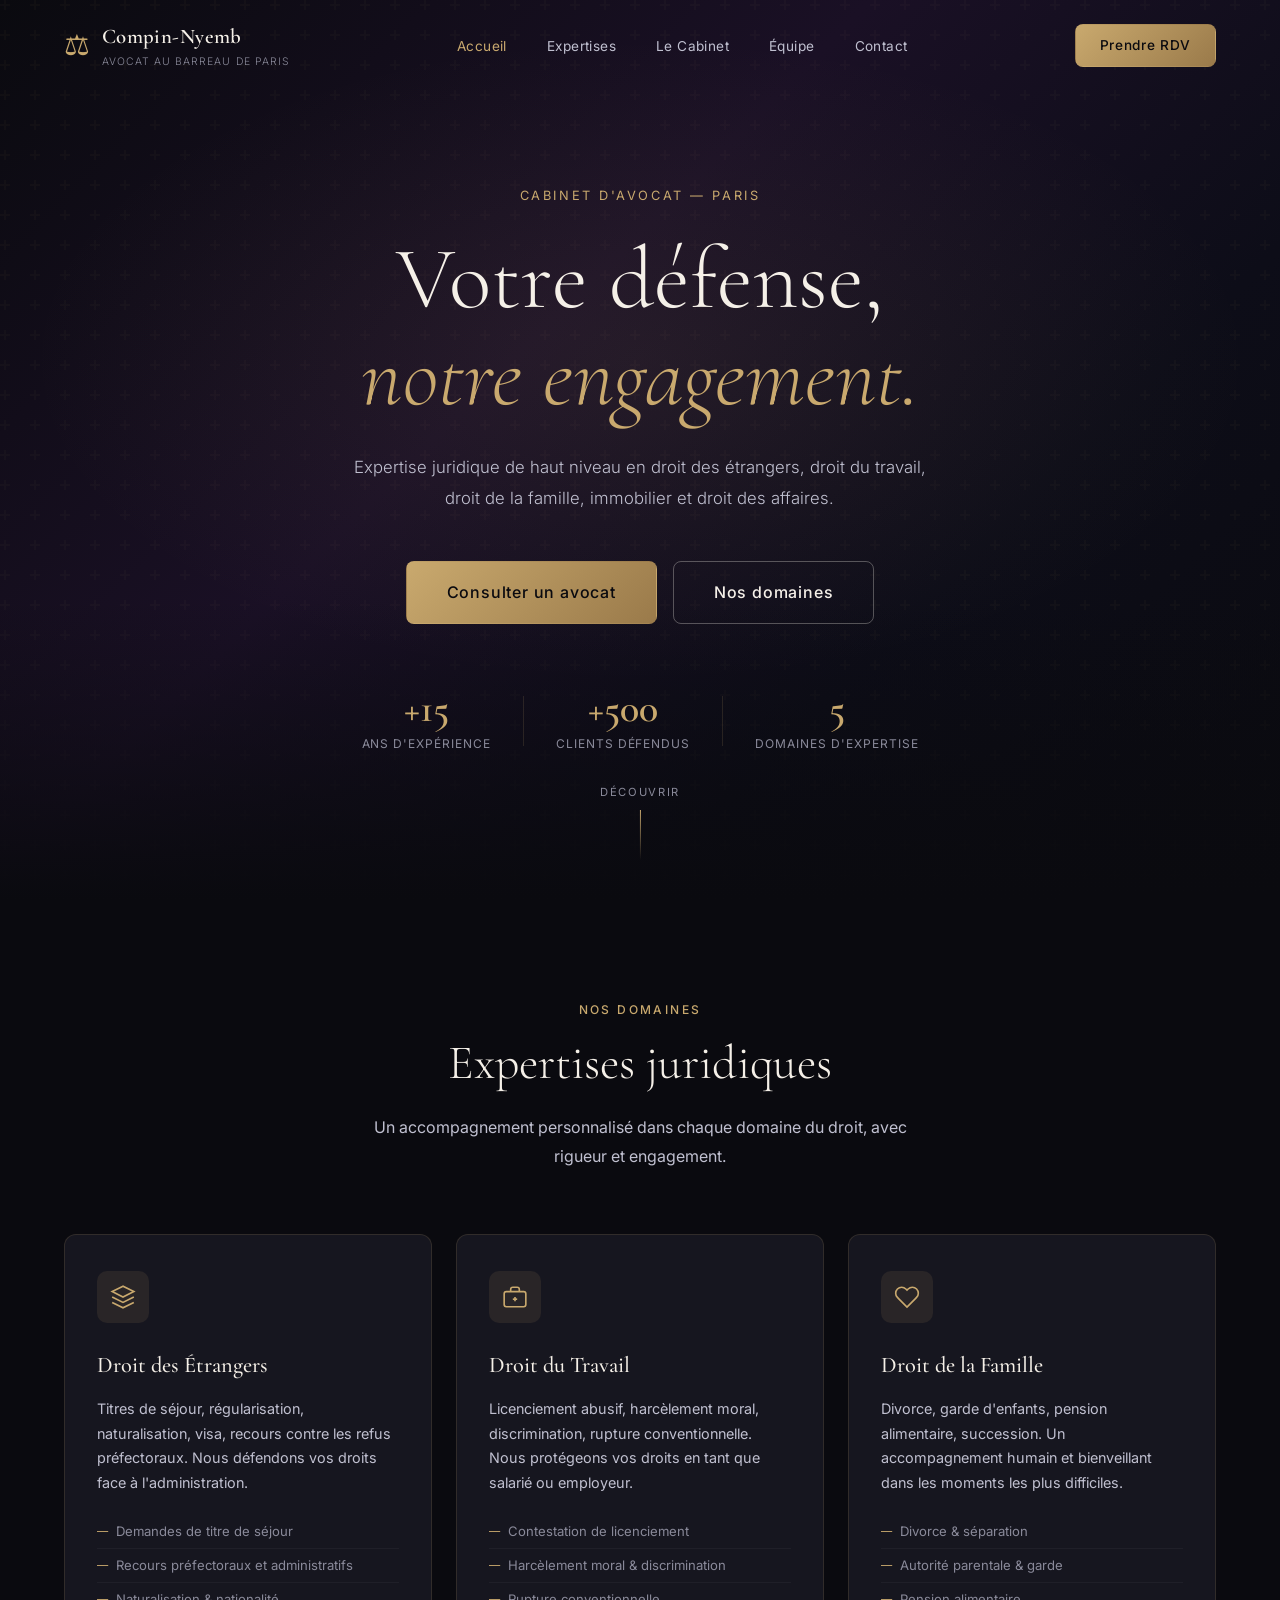
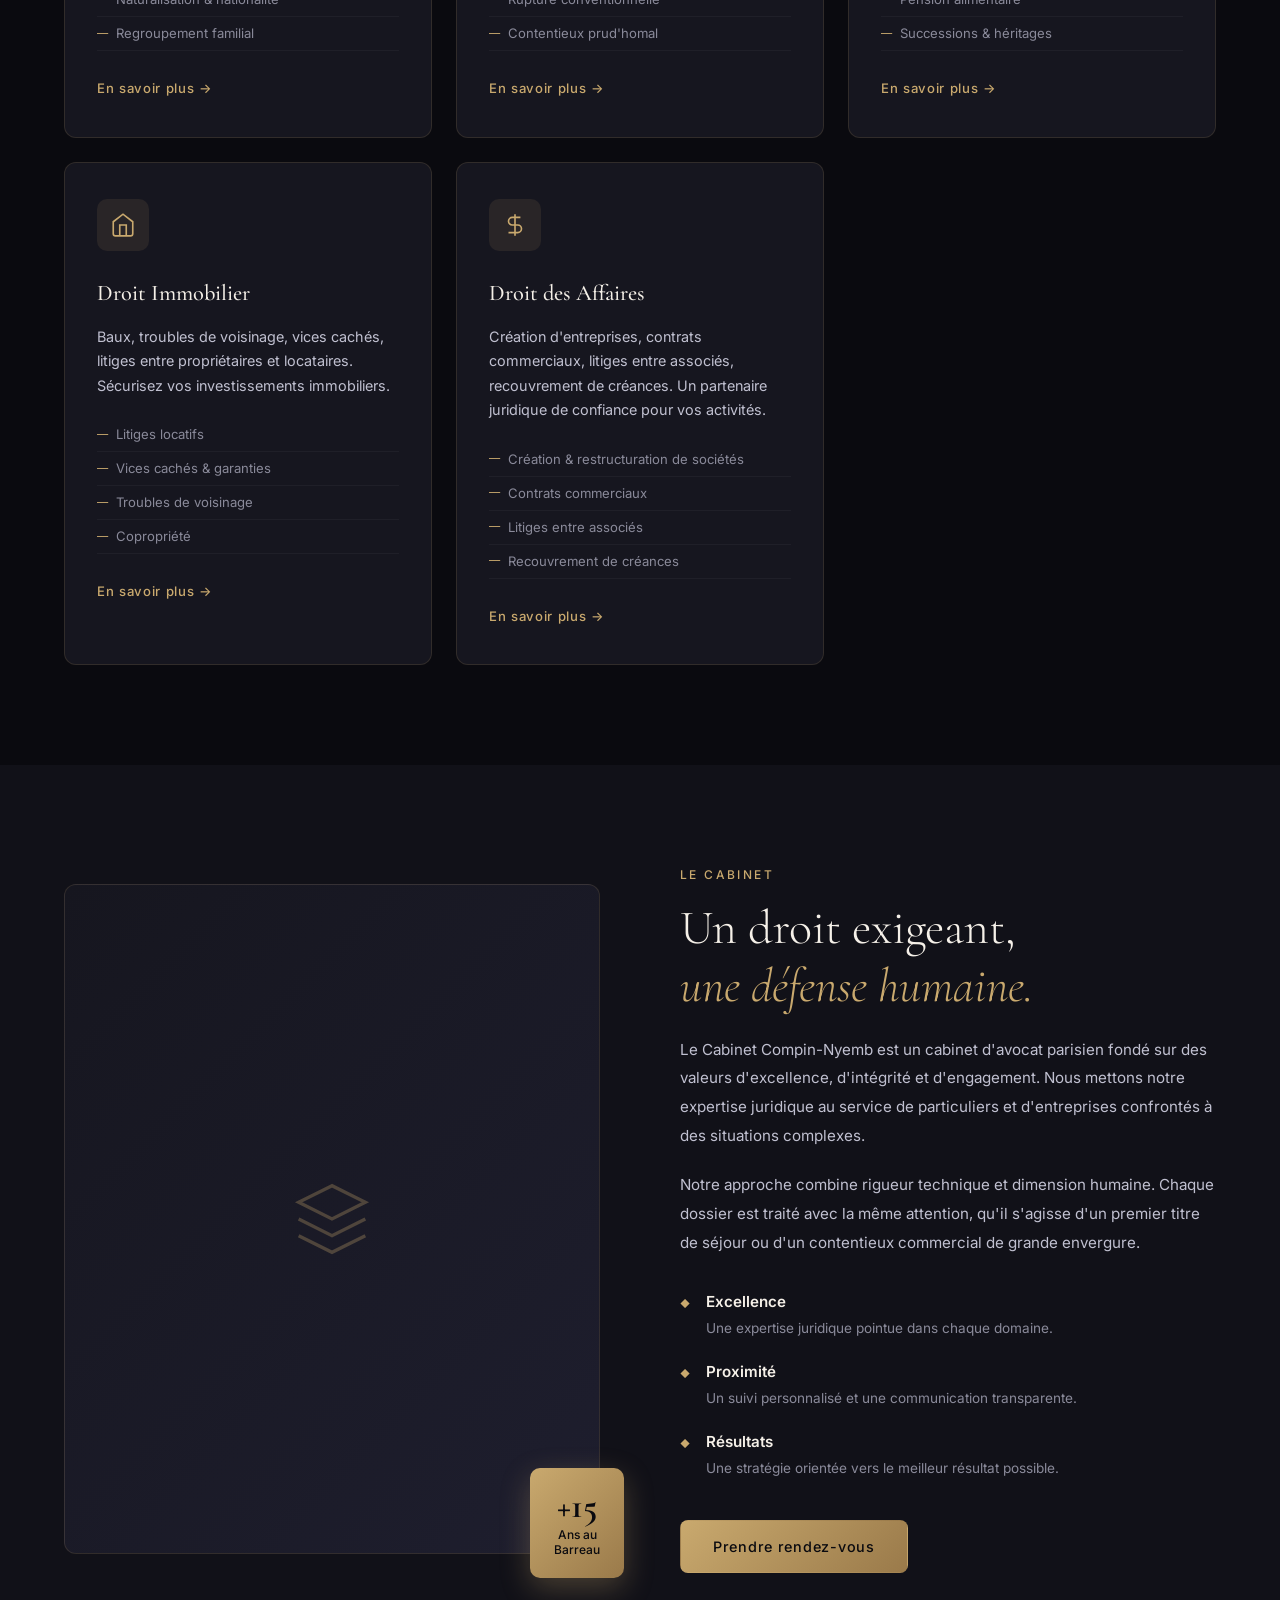
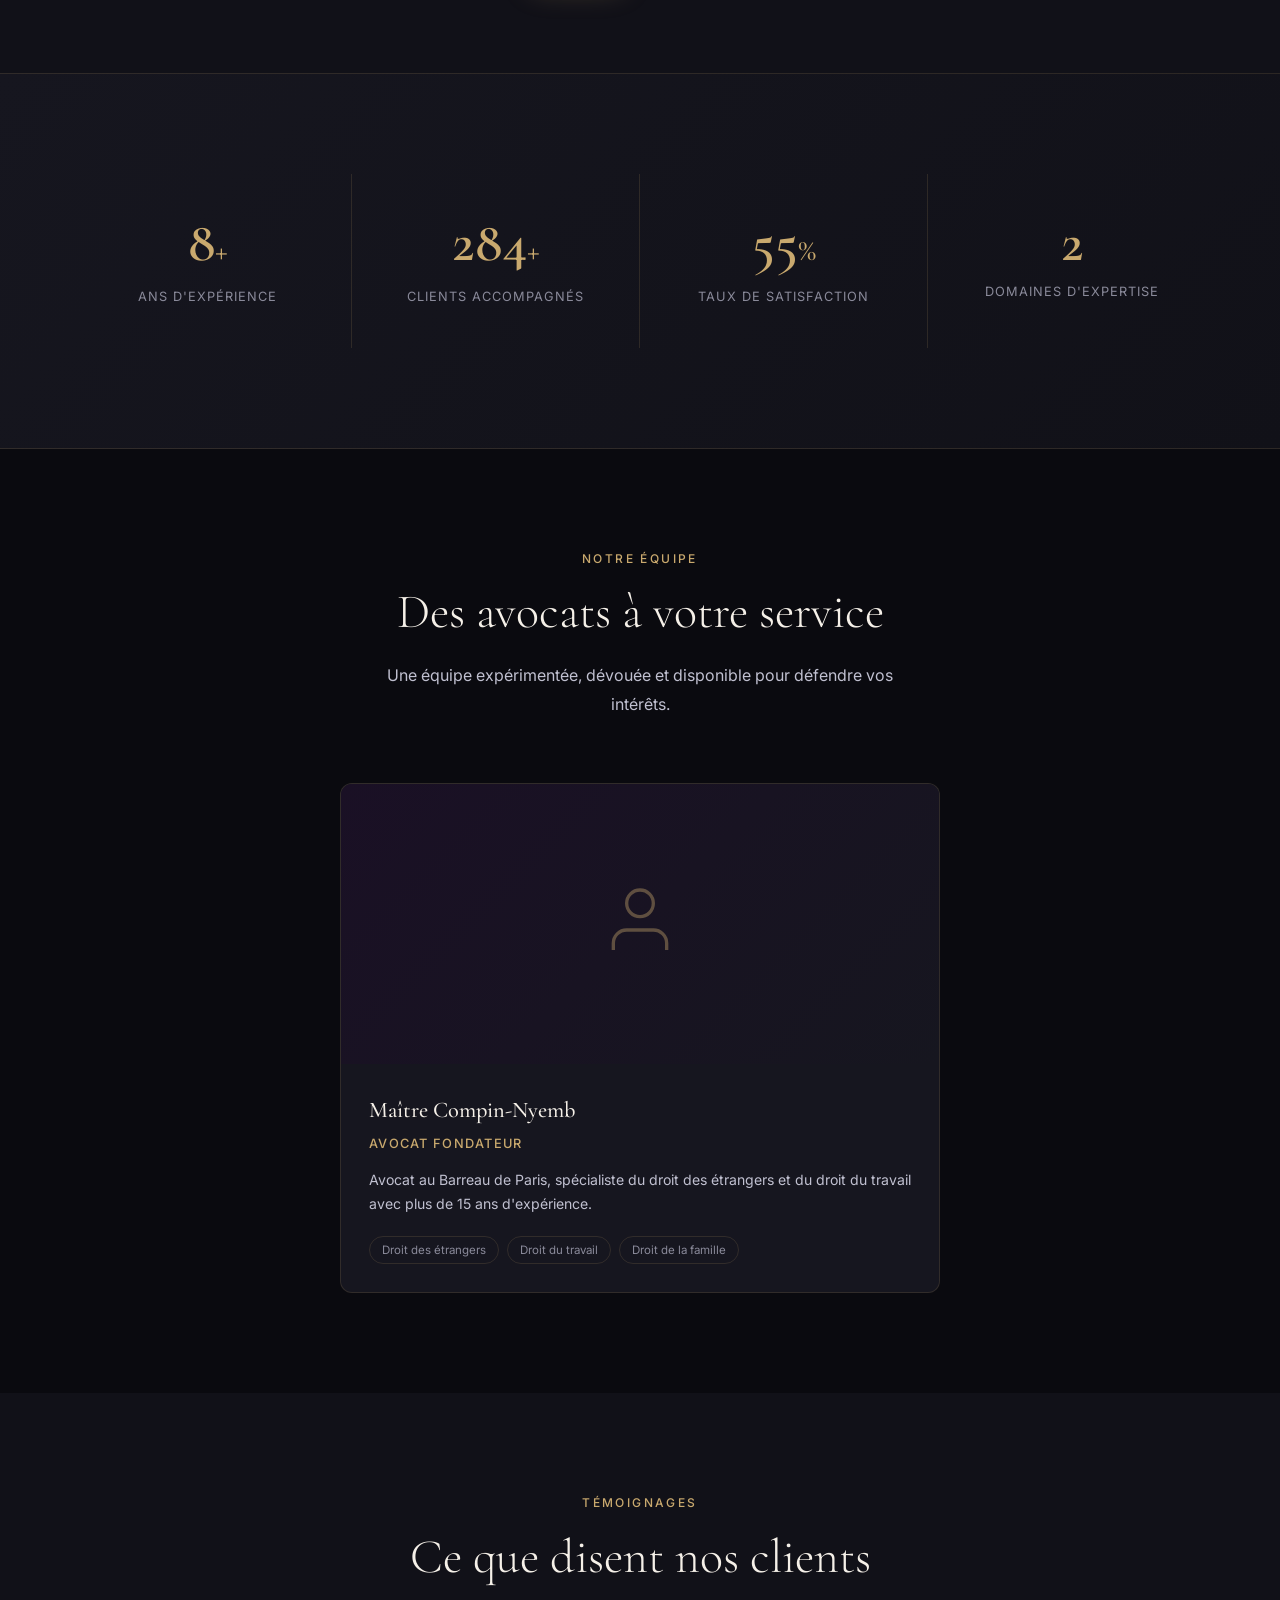
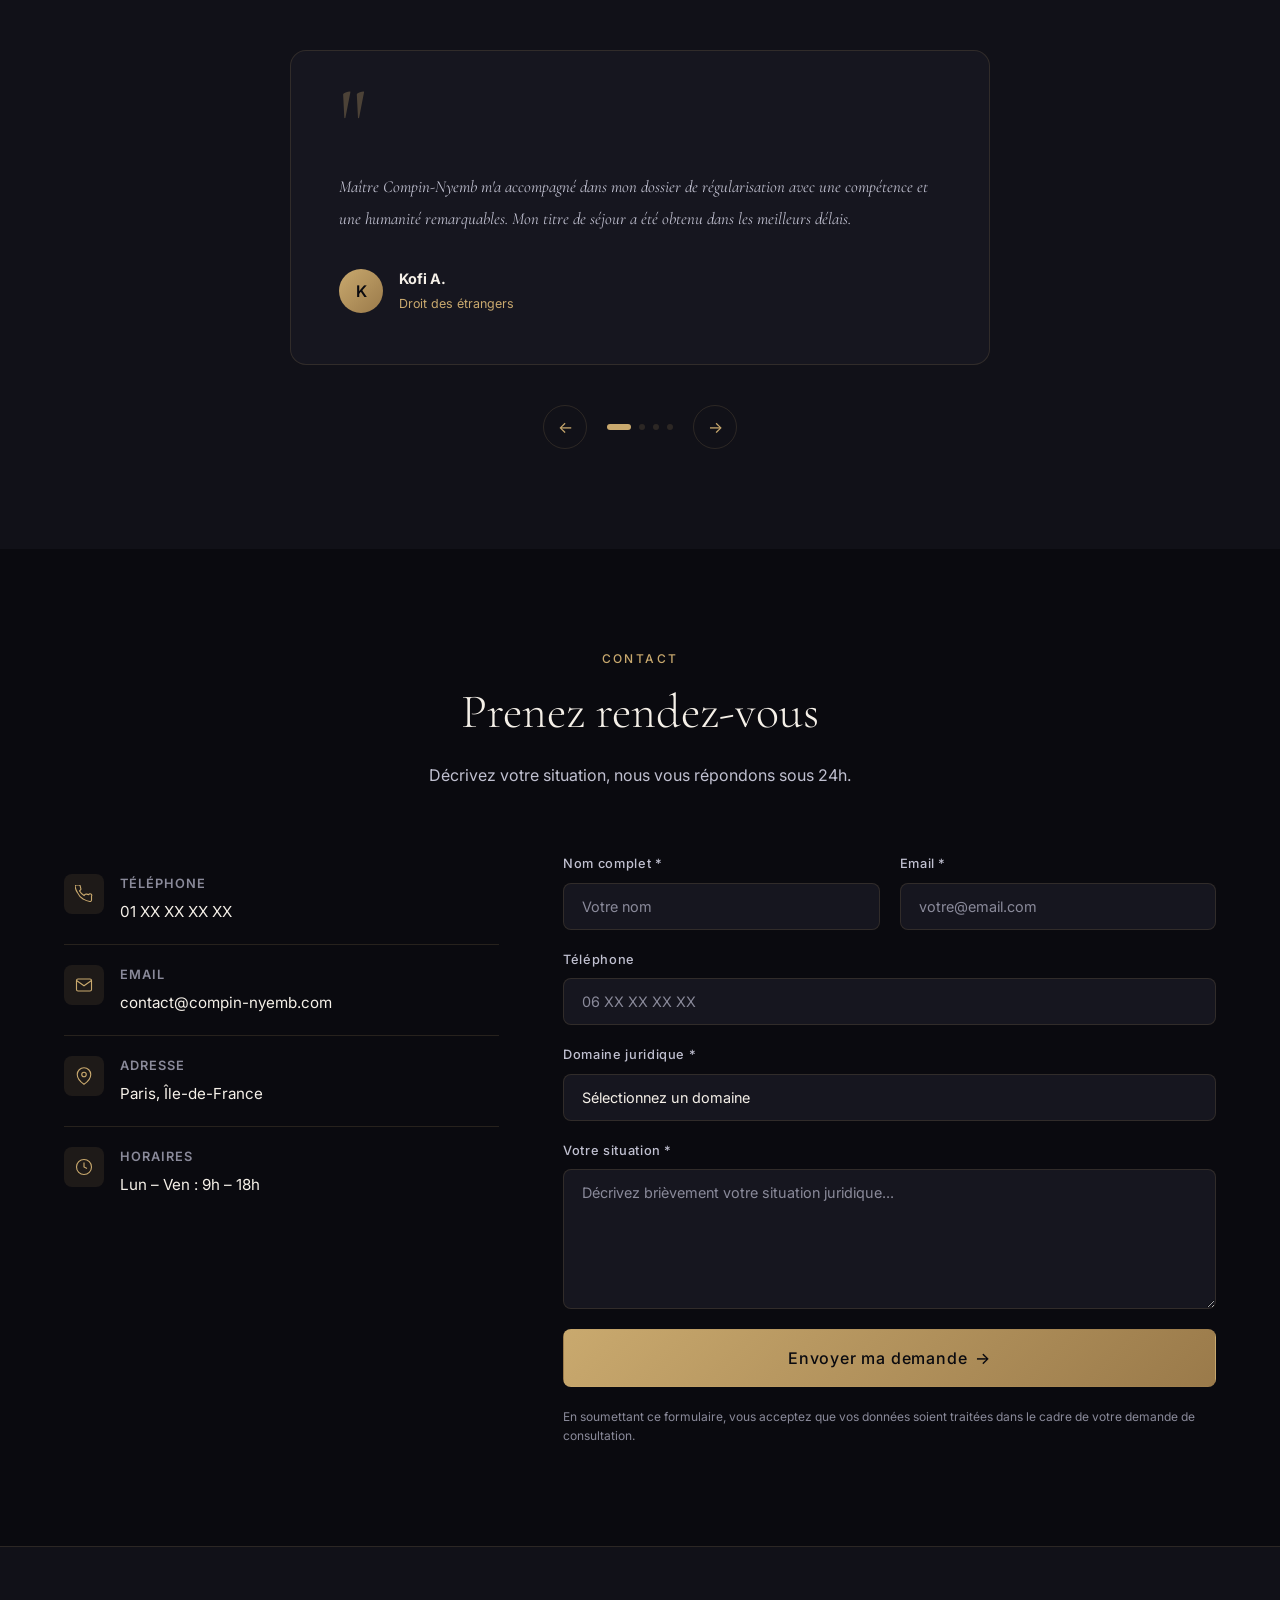
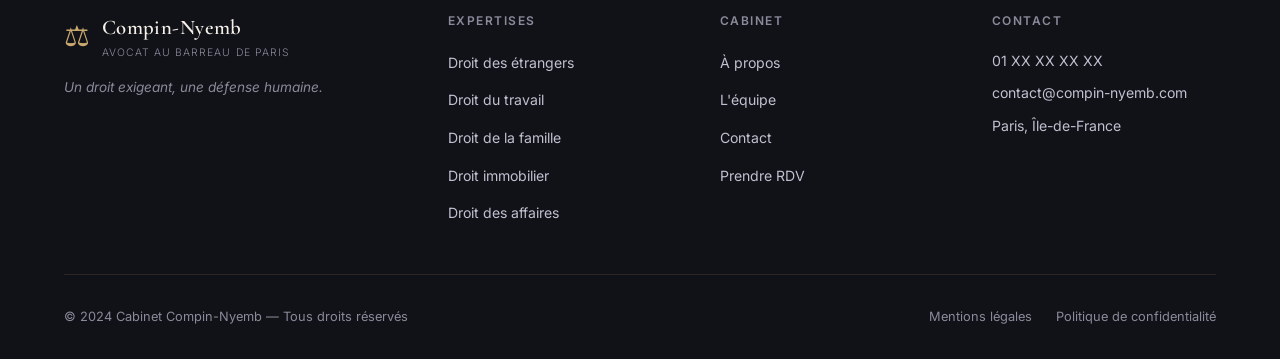
==== index.html @ 115713ee "Add files via upload" ====
<!DOCTYPE html>
<html lang="fr">
<head>
  <meta charset="UTF-8" />
  <meta name="viewport" content="width=device-width, initial-scale=1.0" />
  <title>Maître Compin-Nyemb — Cabinet d'Avocat | Paris</title>
  <meta name="description" content="Cabinet d'avocat Compin-Nyemb — Spécialiste en droit des étrangers, droit du travail, divorce, droit immobilier et droit des affaires à Paris." />
  <link rel="preconnect" href="https://fonts.googleapis.com" />
  <link rel="preconnect" href="https://fonts.gstatic.com" crossorigin />
  <link href="https://fonts.googleapis.com/css2?family=Cormorant+Garamond:ital,wght@0,300;0,400;0,500;0,600;0,700;1,300;1,400;1,600&family=Inter:wght@300;400;500;600&display=swap" rel="stylesheet" />
  <link rel="stylesheet" href="style.css" />
</head>
<body>

  <!-- ========== NAVIGATION ========== -->
  <header id="navbar">
    <nav class="nav-container">
      <a href="#accueil" class="logo" id="logo-link">
        <span class="logo-icon">⚖</span>
        <div class="logo-text">
          <span class="logo-name">Compin-Nyemb</span>
          <span class="logo-subtitle">Avocat au Barreau de Paris</span>
        </div>
      </a>
      <ul class="nav-links" id="nav-links">
        <li><a href="#accueil" class="nav-link">Accueil</a></li>
        <li><a href="#expertises" class="nav-link">Expertises</a></li>
        <li><a href="#cabinet" class="nav-link">Le Cabinet</a></li>
        <li><a href="#equipe" class="nav-link">Équipe</a></li>
        <li><a href="#contact" class="nav-link">Contact</a></li>
      </ul>
      <a href="#contact" class="btn btn-primary nav-cta">Prendre RDV</a>
      <button class="burger" id="burger" aria-label="Menu">
        <span></span><span></span><span></span>
      </button>
    </nav>
  </header>

  <!-- ========== HERO ========== -->
  <section id="accueil" class="hero">
    <div class="hero-bg">
      <div class="hero-overlay"></div>
    </div>
    <div class="hero-content">
      <p class="hero-eyebrow reveal">Cabinet d'Avocat — Paris</p>
      <h1 class="hero-title reveal">
        Votre défense,<br />
        <em>notre engagement.</em>
      </h1>
      <p class="hero-desc reveal">
        Expertise juridique de haut niveau en droit des étrangers, droit du travail,<br class="hide-sm" />
        droit de la famille, immobilier et droit des affaires.
      </p>
      <div class="hero-actions reveal">
        <a href="#contact" class="btn btn-primary btn-lg">Consulter un avocat</a>
        <a href="#expertises" class="btn btn-ghost btn-lg">Nos domaines</a>
      </div>
      <div class="hero-stats reveal">
        <div class="stat">
          <span class="stat-num">+15</span>
          <span class="stat-label">Ans d'expérience</span>
        </div>
        <div class="stat-divider"></div>
        <div class="stat">
          <span class="stat-num">+500</span>
          <span class="stat-label">Clients défendus</span>
        </div>
        <div class="stat-divider"></div>
        <div class="stat">
          <span class="stat-num">5</span>
          <span class="stat-label">Domaines d'expertise</span>
        </div>
      </div>
    </div>
    <div class="hero-scroll-hint">
      <span>Découvrir</span>
      <div class="scroll-line"></div>
    </div>
  </section>

  <!-- ========== EXPERTISES ========== -->
  <section id="expertises" class="section expertises">
    <div class="container">
      <div class="section-header reveal">
        <p class="section-label">Nos domaines</p>
        <h2 class="section-title">Expertises juridiques</h2>
        <p class="section-desc">Un accompagnement personnalisé dans chaque domaine du droit, avec rigueur et engagement.</p>
      </div>
      <div class="expertise-grid">

        <div class="expertise-card reveal" data-delay="0">
          <div class="card-icon">
            <svg viewBox="0 0 24 24" fill="none" stroke="currentColor" stroke-width="1.5"><path d="M12 2L2 7l10 5 10-5-10-5zM2 17l10 5 10-5M2 12l10 5 10-5"/></svg>
          </div>
          <h3>Droit des Étrangers</h3>
          <p>Titres de séjour, régularisation, naturalisation, visa, recours contre les refus préfectoraux. Nous défendons vos droits face à l'administration.</p>
          <ul class="card-list">
            <li>Demandes de titre de séjour</li>
            <li>Recours préfectoraux et administratifs</li>
            <li>Naturalisation & nationalité</li>
            <li>Regroupement familial</li>
          </ul>
          <a href="#contact" class="card-link">En savoir plus →</a>
        </div>

        <div class="expertise-card reveal" data-delay="100">
          <div class="card-icon">
            <svg viewBox="0 0 24 24" fill="none" stroke="currentColor" stroke-width="1.5"><rect x="2" y="7" width="20" height="14" rx="2"/><path d="M16 7V5a2 2 0 00-2-2h-4a2 2 0 00-2 2v2"/><line x1="12" y1="12" x2="12" y2="16"/><line x1="10" y1="14" x2="14" y2="14"/></svg>
          </div>
          <h3>Droit du Travail</h3>
          <p>Licenciement abusif, harcèlement moral, discrimination, rupture conventionnelle. Nous protégeons vos droits en tant que salarié ou employeur.</p>
          <ul class="card-list">
            <li>Contestation de licenciement</li>
            <li>Harcèlement moral & discrimination</li>
            <li>Rupture conventionnelle</li>
            <li>Contentieux prud'homal</li>
          </ul>
          <a href="#contact" class="card-link">En savoir plus →</a>
        </div>

        <div class="expertise-card reveal" data-delay="200">
          <div class="card-icon">
            <svg viewBox="0 0 24 24" fill="none" stroke="currentColor" stroke-width="1.5"><path d="M20.84 4.61a5.5 5.5 0 00-7.78 0L12 5.67l-1.06-1.06a5.5 5.5 0 00-7.78 7.78l1.06 1.06L12 21.23l7.78-7.78 1.06-1.06a5.5 5.5 0 000-7.78z"/></svg>
          </div>
          <h3>Droit de la Famille</h3>
          <p>Divorce, garde d'enfants, pension alimentaire, succession. Un accompagnement humain et bienveillant dans les moments les plus difficiles.</p>
          <ul class="card-list">
            <li>Divorce & séparation</li>
            <li>Autorité parentale & garde</li>
            <li>Pension alimentaire</li>
            <li>Successions & héritages</li>
          </ul>
          <a href="#contact" class="card-link">En savoir plus →</a>
        </div>

        <div class="expertise-card reveal" data-delay="300">
          <div class="card-icon">
            <svg viewBox="0 0 24 24" fill="none" stroke="currentColor" stroke-width="1.5"><path d="M3 9l9-7 9 7v11a2 2 0 01-2 2H5a2 2 0 01-2-2z"/><polyline points="9 22 9 12 15 12 15 22"/></svg>
          </div>
          <h3>Droit Immobilier</h3>
          <p>Baux, troubles de voisinage, vices cachés, litiges entre propriétaires et locataires. Sécurisez vos investissements immobiliers.</p>
          <ul class="card-list">
            <li>Litiges locatifs</li>
            <li>Vices cachés & garanties</li>
            <li>Troubles de voisinage</li>
            <li>Copropriété</li>
          </ul>
          <a href="#contact" class="card-link">En savoir plus →</a>
        </div>

        <div class="expertise-card reveal" data-delay="400">
          <div class="card-icon">
            <svg viewBox="0 0 24 24" fill="none" stroke="currentColor" stroke-width="1.5"><path d="M12 2v20M17 5H9.5a3.5 3.5 0 000 7h5a3.5 3.5 0 010 7H6"/></svg>
          </div>
          <h3>Droit des Affaires</h3>
          <p>Création d'entreprises, contrats commerciaux, litiges entre associés, recouvrement de créances. Un partenaire juridique de confiance pour vos activités.</p>
          <ul class="card-list">
            <li>Création & restructuration de sociétés</li>
            <li>Contrats commerciaux</li>
            <li>Litiges entre associés</li>
            <li>Recouvrement de créances</li>
          </ul>
          <a href="#contact" class="card-link">En savoir plus →</a>
        </div>

      </div>
    </div>
  </section>

  <!-- ========== CABINET ========== -->
  <section id="cabinet" class="section about">
    <div class="container about-grid">
      <div class="about-image-wrap reveal">
        <div class="about-image-block">
          <div class="about-img-placeholder">
            <svg viewBox="0 0 24 24" fill="none" stroke="currentColor" stroke-width="1"><path d="M12 2L2 7l10 5 10-5-10-5z"/><path d="M2 17l10 5 10-5M2 12l10 5 10-5"/></svg>
          </div>
          <div class="about-badge">
            <span class="badge-num">+15</span>
            <span class="badge-text">Ans au<br/>Barreau</span>
          </div>
        </div>
      </div>
      <div class="about-content reveal">
        <p class="section-label">Le Cabinet</p>
        <h2 class="section-title left">Un droit exigeant,<br /><em>une défense humaine.</em></h2>
        <p class="about-text">
          Le Cabinet Compin-Nyemb est un cabinet d'avocat parisien fondé sur des valeurs d'excellence, d'intégrité et d'engagement. Nous mettons notre expertise juridique au service de particuliers et d'entreprises confrontés à des situations complexes.
        </p>
        <p class="about-text">
          Notre approche combine rigueur technique et dimension humaine. Chaque dossier est traité avec la même attention, qu'il s'agisse d'un premier titre de séjour ou d'un contentieux commercial de grande envergure.
        </p>
        <div class="about-values">
          <div class="value-item">
            <span class="value-icon">◆</span>
            <div>
              <strong>Excellence</strong>
              <p>Une expertise juridique pointue dans chaque domaine.</p>
            </div>
          </div>
          <div class="value-item">
            <span class="value-icon">◆</span>
            <div>
              <strong>Proximité</strong>
              <p>Un suivi personnalisé et une communication transparente.</p>
            </div>
          </div>
          <div class="value-item">
            <span class="value-icon">◆</span>
            <div>
              <strong>Résultats</strong>
              <p>Une stratégie orientée vers le meilleur résultat possible.</p>
            </div>
          </div>
        </div>
        <a href="#contact" class="btn btn-primary">Prendre rendez-vous</a>
      </div>
    </div>
  </section>

  <!-- ========== CHIFFRES ========== -->
  <section class="section numbers">
    <div class="container">
      <div class="numbers-grid">
        <div class="number-item reveal">
          <span class="number-val" data-target="15">0</span><span class="number-suffix">+</span>
          <p>Ans d'expérience</p>
        </div>
        <div class="number-item reveal">
          <span class="number-val" data-target="500">0</span><span class="number-suffix">+</span>
          <p>Clients accompagnés</p>
        </div>
        <div class="number-item reveal">
          <span class="number-val" data-target="98">0</span><span class="number-suffix">%</span>
          <p>Taux de satisfaction</p>
        </div>
        <div class="number-item reveal">
          <span class="number-val" data-target="5">0</span>
          <p>Domaines d'expertise</p>
        </div>
      </div>
    </div>
  </section>

  <!-- ========== ÉQUIPE ========== -->
  <section id="equipe" class="section team">
    <div class="container">
      <div class="section-header reveal">
        <p class="section-label">Notre équipe</p>
        <h2 class="section-title">Des avocats à votre service</h2>
        <p class="section-desc">Une équipe expérimentée, dévouée et disponible pour défendre vos intérêts.</p>
      </div>
      <div class="team-grid">
        <div class="team-card reveal">
          <div class="team-photo">
            <div class="team-photo-placeholder">
              <svg viewBox="0 0 24 24" fill="none" stroke="currentColor" stroke-width="1"><path d="M20 21v-2a4 4 0 00-4-4H8a4 4 0 00-4 4v2"/><circle cx="12" cy="7" r="4"/></svg>
            </div>
          </div>
          <div class="team-info">
            <h3>Maître Compin-Nyemb</h3>
            <p class="team-role">Avocat fondateur</p>
            <p class="team-desc">Avocat au Barreau de Paris, spécialiste du droit des étrangers et du droit du travail avec plus de 15 ans d'expérience.</p>
            <div class="team-specialties">
              <span>Droit des étrangers</span>
              <span>Droit du travail</span>
              <span>Droit de la famille</span>
            </div>
          </div>
        </div>
      </div>
    </div>
  </section>

  <!-- ========== TEMOIGNAGES ========== -->
  <section class="section testimonials">
    <div class="container">
      <div class="section-header reveal">
        <p class="section-label">Témoignages</p>
        <h2 class="section-title">Ce que disent nos clients</h2>
      </div>
      <div class="testimonial-carousel" id="testimonialCarousel">
        <div class="testimonial-track" id="testimonialTrack">

          <div class="testimonial-slide">
            <div class="testimonial-card">
              <div class="quote-icon">"</div>
              <p class="testimonial-text">Maître Compin-Nyemb m'a accompagné dans mon dossier de régularisation avec une compétence et une humanité remarquables. Mon titre de séjour a été obtenu dans les meilleurs délais.</p>
              <div class="testimonial-author">
                <div class="author-avatar">K</div>
                <div>
                  <strong>Kofi A.</strong>
                  <span>Droit des étrangers</span>
                </div>
              </div>
            </div>
          </div>

          <div class="testimonial-slide">
            <div class="testimonial-card">
              <div class="quote-icon">"</div>
              <p class="testimonial-text">Suite à mon licenciement abusif, le cabinet a défendu mes droits avec une rigueur exemplaire. J'ai obtenu une indemnisation juste et complète devant le Conseil de Prud'hommes.</p>
              <div class="testimonial-author">
                <div class="author-avatar">M</div>
                <div>
                  <strong>Marie L.</strong>
                  <span>Droit du travail</span>
                </div>
              </div>
            </div>
          </div>

          <div class="testimonial-slide">
            <div class="testimonial-card">
              <div class="quote-icon">"</div>
              <p class="testimonial-text">Dans une période très difficile de divorce, Maître Compin-Nyemb a su allier professionnalisme et bienveillance. Les intérêts de mes enfants ont été pleinement défendus.</p>
              <div class="testimonial-author">
                <div class="author-avatar">S</div>
                <div>
                  <strong>Sophie B.</strong>
                  <span>Droit de la famille</span>
                </div>
              </div>
            </div>
          </div>

          <div class="testimonial-slide">
            <div class="testimonial-card">
              <div class="quote-icon">"</div>
              <p class="testimonial-text">Un cabinet sérieux et réactif. J'ai fait appel à leurs services pour un litige locatif complexe. Résultat obtenu rapidement, je recommande vivement.</p>
              <div class="testimonial-author">
                <div class="author-avatar">P</div>
                <div>
                  <strong>Paul D.</strong>
                  <span>Droit immobilier</span>
                </div>
              </div>
            </div>
          </div>

        </div>
        <div class="carousel-controls">
          <button class="carousel-btn" id="prevBtn" aria-label="Précédent">&#8592;</button>
          <div class="carousel-dots" id="carouselDots"></div>
          <button class="carousel-btn" id="nextBtn" aria-label="Suivant">&#8594;</button>
        </div>
      </div>
    </div>
  </section>

  <!-- ========== CONTACT ========== -->
  <section id="contact" class="section contact">
    <div class="container">
      <div class="section-header reveal">
        <p class="section-label">Contact</p>
        <h2 class="section-title">Prenez rendez-vous</h2>
        <p class="section-desc">Décrivez votre situation, nous vous répondons sous 24h.</p>
      </div>
      <div class="contact-grid">

        <div class="contact-info reveal">
          <div class="contact-item">
            <div class="contact-icon">
              <svg viewBox="0 0 24 24" fill="none" stroke="currentColor" stroke-width="1.5"><path d="M22 16.92v3a2 2 0 01-2.18 2 19.79 19.79 0 01-8.63-3.07A19.5 19.5 0 013.07 9.81 19.79 19.79 0 01.06 1.18 2 2 0 012.03 0h3a2 2 0 012 1.72 12.84 12.84 0 00.7 2.81 2 2 0 01-.45 2.11L6.09 7.91a16 16 0 006 6l1.27-1.27a2 2 0 012.11-.45 12.84 12.84 0 002.81.7A2 2 0 0122 14.92z"/></svg>
            </div>
            <div>
              <strong>Téléphone</strong>
              <a href="tel:+33XXXXXXXXX">01 XX XX XX XX</a>
            </div>
          </div>
          <div class="contact-item">
            <div class="contact-icon">
              <svg viewBox="0 0 24 24" fill="none" stroke="currentColor" stroke-width="1.5"><path d="M4 4h16c1.1 0 2 .9 2 2v12c0 1.1-.9 2-2 2H4c-1.1 0-2-.9-2-2V6c0-1.1.9-2 2-2z"/><polyline points="22,6 12,13 2,6"/></svg>
            </div>
            <div>
              <strong>Email</strong>
              <a href="mailto:contact@compin-nyemb.com">contact@compin-nyemb.com</a>
            </div>
          </div>
          <div class="contact-item">
            <div class="contact-icon">
              <svg viewBox="0 0 24 24" fill="none" stroke="currentColor" stroke-width="1.5"><path d="M21 10c0 7-9 13-9 13s-9-6-9-13a9 9 0 0118 0z"/><circle cx="12" cy="10" r="3"/></svg>
            </div>
            <div>
              <strong>Adresse</strong>
              <span>Paris, Île-de-France</span>
            </div>
          </div>
          <div class="contact-item">
            <div class="contact-icon">
              <svg viewBox="0 0 24 24" fill="none" stroke="currentColor" stroke-width="1.5"><circle cx="12" cy="12" r="10"/><polyline points="12 6 12 12 16 14"/></svg>
            </div>
            <div>
              <strong>Horaires</strong>
              <span>Lun – Ven : 9h – 18h</span>
            </div>
          </div>
        </div>

        <form class="contact-form reveal" id="contactForm" novalidate>
          <div class="form-row">
            <div class="form-group">
              <label for="nom">Nom complet *</label>
              <input type="text" id="nom" name="nom" placeholder="Votre nom" required />
            </div>
            <div class="form-group">
              <label for="email">Email *</label>
              <input type="email" id="email" name="email" placeholder="votre@email.com" required />
            </div>
          </div>
          <div class="form-group">
            <label for="telephone">Téléphone</label>
            <input type="tel" id="telephone" name="telephone" placeholder="06 XX XX XX XX" />
          </div>
          <div class="form-group">
            <label for="domaine">Domaine juridique *</label>
            <select id="domaine" name="domaine" required>
              <option value="">Sélectionnez un domaine</option>
              <option value="etrangers">Droit des étrangers</option>
              <option value="travail">Droit du travail</option>
              <option value="famille">Droit de la famille</option>
              <option value="immobilier">Droit immobilier</option>
              <option value="affaires">Droit des affaires</option>
              <option value="autre">Autre</option>
            </select>
          </div>
          <div class="form-group">
            <label for="message">Votre situation *</label>
            <textarea id="message" name="message" rows="5" placeholder="Décrivez brièvement votre situation juridique..." required></textarea>
          </div>
          <button type="submit" class="btn btn-primary btn-full" id="submitBtn">
            <span class="btn-text">Envoyer ma demande</span>
            <span class="btn-icon">→</span>
          </button>
          <div class="form-notice">En soumettant ce formulaire, vous acceptez que vos données soient traitées dans le cadre de votre demande de consultation.</div>
          <div class="form-success" id="formSuccess">
            <svg viewBox="0 0 24 24" fill="none" stroke="currentColor" stroke-width="2"><polyline points="20 6 9 17 4 12"/></svg>
            Votre message a bien été envoyé. Nous vous répondrons sous 24h.
          </div>
        </form>

      </div>
    </div>
  </section>

  <!-- ========== FOOTER ========== -->
  <footer class="footer">
    <div class="container">
      <div class="footer-grid">
        <div class="footer-brand">
          <a href="#accueil" class="logo">
            <span class="logo-icon">⚖</span>
            <div class="logo-text">
              <span class="logo-name">Compin-Nyemb</span>
              <span class="logo-subtitle">Avocat au Barreau de Paris</span>
            </div>
          </a>
          <p class="footer-tagline">Un droit exigeant, une défense humaine.</p>
        </div>
        <div class="footer-links">
          <h4>Expertises</h4>
          <ul>
            <li><a href="#expertises">Droit des étrangers</a></li>
            <li><a href="#expertises">Droit du travail</a></li>
            <li><a href="#expertises">Droit de la famille</a></li>
            <li><a href="#expertises">Droit immobilier</a></li>
            <li><a href="#expertises">Droit des affaires</a></li>
          </ul>
        </div>
        <div class="footer-links">
          <h4>Cabinet</h4>
          <ul>
            <li><a href="#cabinet">À propos</a></li>
            <li><a href="#equipe">L'équipe</a></li>
            <li><a href="#contact">Contact</a></li>
            <li><a href="#contact">Prendre RDV</a></li>
          </ul>
        </div>
        <div class="footer-contact">
          <h4>Contact</h4>
          <p><a href="tel:+33XXXXXXXXX">01 XX XX XX XX</a></p>
          <p><a href="mailto:contact@compin-nyemb.com">contact@compin-nyemb.com</a></p>
          <p>Paris, Île-de-France</p>
        </div>
      </div>
      <div class="footer-bottom">
        <p>© 2024 Cabinet Compin-Nyemb — Tous droits réservés</p>
        <div class="footer-legal">
          <a href="#">Mentions légales</a>
          <a href="#">Politique de confidentialité</a>
        </div>
      </div>
    </div>
  </footer>

  <a href="#accueil" class="back-to-top" id="backToTop" aria-label="Retour en haut">↑</a>

  <script src="main.js"></script>
</body>
</html>
---- style.css ----
/* ===== VARIABLES ===== */
:root {
  --bg: #0A0A0F;
  --bg2: #111118;
  --bg3: #16161f;
  --gold: #C9A96E;
  --gold-light: #E8C98A;
  --gold-dark: #9A7A4A;
  --white: #F5F0E8;
  --grey: #8A8A9A;
  --grey-light: #C0C0D0;
  --border: rgba(201,169,110,0.15);
  --font-title: 'Cormorant Garamond', Georgia, serif;
  --font-body: 'Inter', system-ui, sans-serif;
  --radius: 8px;
  --shadow: 0 20px 60px rgba(0,0,0,0.5);
  --transition: 0.4s cubic-bezier(0.25,0.46,0.45,0.94);
}

/* ===== RESET ===== */
*, *::before, *::after { box-sizing: border-box; margin: 0; padding: 0; }
html { scroll-behavior: smooth; font-size: 16px; }
body { background: var(--bg); color: var(--white); font-family: var(--font-body); line-height: 1.6; overflow-x: hidden; }
a { text-decoration: none; color: inherit; }
ul { list-style: none; }
img { max-width: 100%; display: block; }
button { cursor: pointer; border: none; background: none; font-family: inherit; }

/* ===== CONTAINER ===== */
.container { max-width: 1200px; margin: 0 auto; padding: 0 24px; }

/* ===== BUTTONS ===== */
.btn {
  display: inline-flex; align-items: center; gap: 8px;
  padding: 14px 32px; border-radius: var(--radius);
  font-family: var(--font-body); font-size: 0.9rem; font-weight: 500;
  letter-spacing: 0.05em; transition: var(--transition); cursor: pointer;
}
.btn-primary {
  background: linear-gradient(135deg, var(--gold), var(--gold-dark));
  color: #0A0A0F; border: 1px solid transparent;
}
.btn-primary:hover { background: linear-gradient(135deg, var(--gold-light), var(--gold)); transform: translateY(-2px); box-shadow: 0 10px 30px rgba(201,169,110,0.3); }
.btn-ghost { background: transparent; color: var(--white); border: 1px solid rgba(245,240,232,0.3); }
.btn-ghost:hover { border-color: var(--gold); color: var(--gold); transform: translateY(-2px); }
.btn-lg { padding: 18px 40px; font-size: 1rem; }
.btn-full { width: 100%; justify-content: center; padding: 18px; font-size: 1rem; }

/* ===== NAVIGATION ===== */
#navbar {
  position: fixed; top: 0; left: 0; right: 0; z-index: 1000;
  padding: 20px 0; transition: var(--transition);
}
#navbar.scrolled {
  background: rgba(10,10,15,0.92); backdrop-filter: blur(20px);
  border-bottom: 1px solid var(--border); padding: 12px 0;
}
.nav-container {
  max-width: 1200px; margin: 0 auto; padding: 0 24px;
  display: flex; align-items: center; justify-content: space-between; gap: 32px;
}
.logo { display: flex; align-items: center; gap: 12px; }
.logo-icon { font-size: 1.8rem; color: var(--gold); line-height: 1; }
.logo-name { display: block; font-family: var(--font-title); font-size: 1.3rem; font-weight: 600; color: var(--white); letter-spacing: 0.02em; }
.logo-subtitle { display: block; font-size: 0.65rem; font-weight: 300; color: var(--grey); letter-spacing: 0.1em; text-transform: uppercase; margin-top: 1px; }
.nav-links { display: flex; align-items: center; gap: 8px; }
.nav-link { padding: 8px 16px; font-size: 0.85rem; font-weight: 400; color: var(--grey-light); letter-spacing: 0.03em; border-radius: 6px; transition: var(--transition); }
.nav-link:hover, .nav-link.active { color: var(--gold); }
.nav-cta { padding: 10px 24px; font-size: 0.85rem; }
.burger { display: none; flex-direction: column; gap: 5px; padding: 4px; }
.burger span { display: block; width: 22px; height: 1.5px; background: var(--white); transition: var(--transition); border-radius: 2px; }

/* ===== HERO ===== */
.hero {
  min-height: 100vh; display: flex; align-items: center; justify-content: center;
  position: relative; text-align: center; overflow: hidden;
}
.hero-bg {
  position: absolute; inset: 0; z-index: 0;
  background: linear-gradient(135deg, #0A0A0F 0%, #1a1025 40%, #0d0d18 70%, #0A0A0F 100%);
}
.hero-bg::before {
  content: ''; position: absolute; inset: 0;
  background: radial-gradient(ellipse 80% 60% at 50% 40%, rgba(201,169,110,0.08) 0%, transparent 60%);
}
.hero-bg::after {
  content: ''; position: absolute; bottom: 0; left: 0; right: 0; height: 300px;
  background: linear-gradient(transparent, var(--bg));
}
.hero-overlay { position: absolute; inset: 0; background: url("data:image/svg+xml,%3Csvg width='60' height='60' viewBox='0 0 60 60' xmlns='http://www.w3.org/2000/svg'%3E%3Cg fill='none' fill-rule='evenodd'%3E%3Cg fill='%23C9A96E' fill-opacity='0.03'%3E%3Cpath d='M36 34v-4h-2v4h-4v2h4v4h2v-4h4v-2h-4zm0-30V0h-2v4h-4v2h4v4h2V6h4V4h-4zM6 34v-4H4v4H0v2h4v4h2v-4h4v-2H6zM6 4V0H4v4H0v2h4v4h2V6h4V4H6z'/%3E%3C/g%3E%3C/g%3E%3C/svg%3E"); }
.hero-content { position: relative; z-index: 1; max-width: 800px; padding: 120px 24px 80px; }
.hero-eyebrow { font-size: 0.8rem; font-weight: 400; letter-spacing: 0.2em; text-transform: uppercase; color: var(--gold); margin-bottom: 24px; }
.hero-title { font-family: var(--font-title); font-size: clamp(3rem, 7vw, 5.5rem); font-weight: 300; line-height: 1.1; color: var(--white); margin-bottom: 28px; }
.hero-title em { font-style: italic; color: var(--gold); }
.hero-desc { font-size: 1.05rem; font-weight: 300; color: var(--grey-light); line-height: 1.8; margin-bottom: 48px; }
.hero-actions { display: flex; gap: 16px; justify-content: center; flex-wrap: wrap; margin-bottom: 64px; }
.hero-stats { display: flex; align-items: center; justify-content: center; gap: 0; }
.stat { text-align: center; padding: 0 32px; }
.stat-num { display: block; font-family: var(--font-title); font-size: 2.5rem; font-weight: 600; color: var(--gold); line-height: 1; }
.stat-label { display: block; font-size: 0.75rem; font-weight: 400; color: var(--grey); letter-spacing: 0.08em; text-transform: uppercase; margin-top: 6px; }
.stat-divider { width: 1px; height: 50px; background: var(--border); }
.hero-scroll-hint { position: absolute; bottom: 40px; left: 50%; transform: translateX(-50%); z-index: 1; display: flex; flex-direction: column; align-items: center; gap: 8px; }
.hero-scroll-hint span { font-size: 0.7rem; letter-spacing: 0.15em; text-transform: uppercase; color: var(--grey); }
.scroll-line { width: 1px; height: 50px; background: linear-gradient(var(--gold), transparent); animation: scrollPulse 2s ease-in-out infinite; }
@keyframes scrollPulse { 0%,100% { opacity: 0.3; transform: scaleY(1); } 50% { opacity: 1; transform: scaleY(1.2); } }

/* ===== SECTIONS ===== */
.section { padding: 100px 0; }
.section-header { text-align: center; margin-bottom: 64px; }
.section-label { font-size: 0.75rem; font-weight: 500; letter-spacing: 0.2em; text-transform: uppercase; color: var(--gold); margin-bottom: 16px; }
.section-title { font-family: var(--font-title); font-size: clamp(2rem, 4vw, 3rem); font-weight: 300; color: var(--white); line-height: 1.2; margin-bottom: 20px; }
.section-title em { font-style: italic; color: var(--gold); }
.section-title.left { text-align: left; }
.section-desc { font-size: 1rem; color: var(--grey-light); max-width: 560px; margin: 0 auto; line-height: 1.8; }

/* ===== EXPERTISES ===== */
.expertises { background: var(--bg); }
.expertise-grid { display: grid; grid-template-columns: repeat(auto-fit, minmax(300px, 1fr)); gap: 24px; }
.expertise-card {
  background: var(--bg3); border: 1px solid var(--border); border-radius: 12px;
  padding: 36px 32px; transition: var(--transition); position: relative; overflow: hidden;
}
.expertise-card::before {
  content: ''; position: absolute; top: 0; left: 0; right: 0; height: 2px;
  background: linear-gradient(90deg, transparent, var(--gold), transparent);
  transform: scaleX(0); transition: var(--transition);
}
.expertise-card:hover { border-color: rgba(201,169,110,0.4); transform: translateY(-6px); box-shadow: 0 20px 50px rgba(0,0,0,0.4); }
.expertise-card:hover::before { transform: scaleX(1); }
.card-icon { width: 52px; height: 52px; background: rgba(201,169,110,0.1); border-radius: 10px; display: flex; align-items: center; justify-content: center; margin-bottom: 24px; }
.card-icon svg { width: 26px; height: 26px; color: var(--gold); }
.expertise-card h3 { font-family: var(--font-title); font-size: 1.4rem; font-weight: 500; color: var(--white); margin-bottom: 14px; }
.expertise-card p { font-size: 0.9rem; color: var(--grey-light); line-height: 1.7; margin-bottom: 20px; }
.card-list { margin-bottom: 24px; }
.card-list li { font-size: 0.82rem; color: var(--grey); padding: 6px 0; border-bottom: 1px solid rgba(255,255,255,0.04); display: flex; align-items: center; gap: 8px; }
.card-list li::before { content: '—'; color: var(--gold); font-size: 0.7rem; }
.card-link { font-size: 0.82rem; font-weight: 500; color: var(--gold); letter-spacing: 0.05em; transition: var(--transition); }
.card-link:hover { color: var(--gold-light); gap: 12px; }

/* ===== ABOUT ===== */
.about { background: var(--bg2); }
.about-grid { display: grid; grid-template-columns: 1fr 1fr; gap: 80px; align-items: center; }
.about-image-wrap { position: relative; }
.about-image-block { position: relative; }
.about-img-placeholder {
  width: 100%; aspect-ratio: 4/5; background: linear-gradient(135deg, var(--bg3), #1e1e2e);
  border-radius: 12px; border: 1px solid var(--border); display: flex; align-items: center; justify-content: center;
}
.about-img-placeholder svg { width: 80px; height: 80px; color: var(--gold); opacity: 0.3; }
.about-badge {
  position: absolute; bottom: -24px; right: -24px;
  background: linear-gradient(135deg, var(--gold), var(--gold-dark));
  color: #0A0A0F; border-radius: 10px; padding: 20px 24px; text-align: center;
  box-shadow: 0 10px 30px rgba(201,169,110,0.3);
}
.badge-num { display: block; font-family: var(--font-title); font-size: 2.2rem; font-weight: 700; line-height: 1; }
.badge-text { display: block; font-size: 0.75rem; font-weight: 500; margin-top: 4px; line-height: 1.3; }
.about-text { font-size: 0.95rem; color: var(--grey-light); line-height: 1.9; margin-bottom: 20px; }
.about-values { margin: 32px 0 40px; display: flex; flex-direction: column; gap: 20px; }
.value-item { display: flex; align-items: flex-start; gap: 16px; }
.value-icon { color: var(--gold); font-size: 0.6rem; margin-top: 6px; flex-shrink: 0; }
.value-item strong { display: block; font-size: 0.95rem; font-weight: 600; color: var(--white); margin-bottom: 4px; }
.value-item p { font-size: 0.85rem; color: var(--grey); margin: 0; }

/* ===== NUMBERS ===== */
.numbers {
  background: linear-gradient(135deg, var(--bg3), var(--bg2));
  border-top: 1px solid var(--border); border-bottom: 1px solid var(--border);
}
.numbers-grid { display: grid; grid-template-columns: repeat(4, 1fr); gap: 0; }
.number-item { text-align: center; padding: 40px 20px; border-right: 1px solid var(--border); }
.number-item:last-child { border-right: none; }
.number-val { font-family: var(--font-title); font-size: 3.5rem; font-weight: 600; color: var(--gold); line-height: 1; }
.number-suffix { font-family: var(--font-title); font-size: 2rem; color: var(--gold); }
.number-item p { font-size: 0.8rem; font-weight: 400; color: var(--grey); letter-spacing: 0.08em; text-transform: uppercase; margin-top: 12px; }

/* ===== TEAM ===== */
.team { background: var(--bg); }
.team-grid { display: grid; grid-template-columns: repeat(auto-fit, minmax(320px, 1fr)); gap: 32px; max-width: 600px; margin: 0 auto; }
.team-card {
  background: var(--bg3); border: 1px solid var(--border); border-radius: 12px;
  overflow: hidden; transition: var(--transition);
}
.team-card:hover { border-color: rgba(201,169,110,0.4); transform: translateY(-4px); box-shadow: var(--shadow); }
.team-photo { height: 280px; background: linear-gradient(135deg, #1a1025, var(--bg3)); display: flex; align-items: center; justify-content: center; }
.team-photo-placeholder svg { width: 80px; height: 80px; color: var(--gold); opacity: 0.4; }
.team-info { padding: 28px; }
.team-info h3 { font-family: var(--font-title); font-size: 1.4rem; font-weight: 500; color: var(--white); margin-bottom: 6px; }
.team-role { font-size: 0.8rem; font-weight: 500; color: var(--gold); letter-spacing: 0.1em; text-transform: uppercase; margin-bottom: 14px; }
.team-desc { font-size: 0.88rem; color: var(--grey-light); line-height: 1.7; margin-bottom: 20px; }
.team-specialties { display: flex; flex-wrap: wrap; gap: 8px; }
.team-specialties span { font-size: 0.72rem; padding: 4px 12px; border: 1px solid var(--border); border-radius: 20px; color: var(--grey); }

/* ===== TESTIMONIALS ===== */
.testimonials { background: var(--bg2); }
.testimonial-carousel { position: relative; overflow: hidden; }
.testimonial-track { display: flex; transition: transform 0.6s cubic-bezier(0.25,0.46,0.45,0.94); }
.testimonial-slide { min-width: 100%; padding: 0 20px; }
.testimonial-card {
  max-width: 700px; margin: 0 auto; background: var(--bg3);
  border: 1px solid var(--border); border-radius: 16px; padding: 48px;
}
.quote-icon { font-family: var(--font-title); font-size: 6rem; color: var(--gold); opacity: 0.3; line-height: 0.5; margin-bottom: 24px; }
.testimonial-text { font-size: 1.05rem; font-style: italic; color: var(--grey-light); line-height: 1.9; margin-bottom: 32px; font-family: var(--font-title); }
.testimonial-author { display: flex; align-items: center; gap: 16px; }
.author-avatar {
  width: 44px; height: 44px; border-radius: 50%; background: linear-gradient(135deg, var(--gold), var(--gold-dark));
  display: flex; align-items: center; justify-content: center; font-weight: 600; color: #0A0A0F; font-size: 1rem; flex-shrink: 0;
}
.testimonial-author strong { display: block; font-size: 0.9rem; color: var(--white); }
.testimonial-author span { font-size: 0.78rem; color: var(--gold); }
.carousel-controls { display: flex; align-items: center; justify-content: center; gap: 20px; margin-top: 40px; }
.carousel-btn {
  width: 44px; height: 44px; border-radius: 50%; border: 1px solid var(--border);
  color: var(--gold); font-size: 1rem; display: flex; align-items: center; justify-content: center;
  transition: var(--transition); background: transparent; cursor: pointer;
}
.carousel-btn:hover { background: var(--gold); color: #0A0A0F; border-color: var(--gold); }
.carousel-dots { display: flex; gap: 8px; }
.dot { width: 6px; height: 6px; border-radius: 50%; background: var(--border); cursor: pointer; transition: var(--transition); }
.dot.active { background: var(--gold); width: 24px; border-radius: 3px; }

/* ===== CONTACT ===== */
.contact { background: var(--bg); }
.contact-grid { display: grid; grid-template-columns: 1fr 1.5fr; gap: 64px; align-items: start; }
.contact-item { display: flex; align-items: flex-start; gap: 16px; padding: 20px 0; border-bottom: 1px solid var(--border); }
.contact-item:last-child { border-bottom: none; }
.contact-icon { width: 40px; height: 40px; background: rgba(201,169,110,0.1); border-radius: 8px; display: flex; align-items: center; justify-content: center; flex-shrink: 0; }
.contact-icon svg { width: 18px; height: 18px; color: var(--gold); }
.contact-item strong { display: block; font-size: 0.8rem; font-weight: 600; color: var(--grey); letter-spacing: 0.08em; text-transform: uppercase; margin-bottom: 4px; }
.contact-item a, .contact-item span { font-size: 0.95rem; color: var(--white); transition: var(--transition); }
.contact-item a:hover { color: var(--gold); }

/* ===== FORM ===== */
.contact-form { display: flex; flex-direction: column; gap: 20px; }
.form-row { display: grid; grid-template-columns: 1fr 1fr; gap: 20px; }
.form-group { display: flex; flex-direction: column; gap: 8px; }
.form-group label { font-size: 0.8rem; font-weight: 500; color: var(--grey-light); letter-spacing: 0.05em; }
.form-group input, .form-group select, .form-group textarea {
  background: var(--bg3); border: 1px solid var(--border); border-radius: var(--radius);
  color: var(--white); font-family: var(--font-body); font-size: 0.9rem; padding: 14px 18px;
  transition: var(--transition); outline: none; width: 100%;
}
.form-group select { appearance: none; }
.form-group textarea { resize: vertical; min-height: 140px; }
.form-group input:focus, .form-group select:focus, .form-group textarea:focus {
  border-color: var(--gold); background: rgba(201,169,110,0.05);
  box-shadow: 0 0 0 3px rgba(201,169,110,0.1);
}
.form-group input::placeholder, .form-group textarea::placeholder { color: var(--grey); }
.form-notice { font-size: 0.75rem; color: var(--grey); line-height: 1.6; }
.form-success {
  display: none; align-items: center; gap: 12px; padding: 16px 20px;
  background: rgba(201,169,110,0.1); border: 1px solid var(--gold);
  border-radius: var(--radius); color: var(--gold); font-size: 0.9rem;
}
.form-success.visible { display: flex; }
.form-success svg { width: 20px; height: 20px; flex-shrink: 0; }

/* ===== FOOTER ===== */
.footer { background: var(--bg2); border-top: 1px solid var(--border); padding: 64px 0 32px; }
.footer-grid { display: grid; grid-template-columns: 1.5fr 1fr 1fr 1fr; gap: 48px; margin-bottom: 48px; }
.footer-tagline { font-size: 0.85rem; color: var(--grey); margin-top: 16px; font-style: italic; }
.footer-links h4, .footer-contact h4 { font-size: 0.75rem; font-weight: 600; color: var(--grey); letter-spacing: 0.12em; text-transform: uppercase; margin-bottom: 20px; }
.footer-links ul { display: flex; flex-direction: column; gap: 12px; }
.footer-links a { font-size: 0.88rem; color: var(--grey-light); transition: var(--transition); }
.footer-links a:hover { color: var(--gold); }
.footer-contact p { font-size: 0.88rem; color: var(--grey-light); margin-bottom: 10px; }
.footer-contact a { transition: var(--transition); }
.footer-contact a:hover { color: var(--gold); }
.footer-bottom { display: flex; align-items: center; justify-content: space-between; padding-top: 32px; border-top: 1px solid var(--border); }
.footer-bottom p { font-size: 0.8rem; color: var(--grey); }
.footer-legal { display: flex; gap: 24px; }
.footer-legal a { font-size: 0.8rem; color: var(--grey); transition: var(--transition); }
.footer-legal a:hover { color: var(--gold); }

/* ===== BACK TO TOP ===== */
.back-to-top {
  position: fixed; bottom: 32px; right: 32px; width: 44px; height: 44px;
  background: var(--gold); color: #0A0A0F; border-radius: 50%;
  display: flex; align-items: center; justify-content: center; font-size: 1.1rem;
  opacity: 0; pointer-events: none; transition: var(--transition); z-index: 999;
  box-shadow: 0 4px 20px rgba(201,169,110,0.4);
}
.back-to-top.visible { opacity: 1; pointer-events: all; }
.back-to-top:hover { transform: translateY(-3px); background: var(--gold-light); }

/* ===== REVEAL ANIMATIONS ===== */
.reveal { opacity: 0; transform: translateY(30px); transition: opacity 0.7s ease, transform 0.7s ease; }
.reveal.visible { opacity: 1; transform: translateY(0); }
.hide-sm { display: inline; }

/* ===== RESPONSIVE ===== */
@media (max-width: 1024px) {
  .about-grid { grid-template-columns: 1fr; gap: 48px; }
  .about-badge { bottom: 16px; right: 16px; }
  .contact-grid { grid-template-columns: 1fr; gap: 48px; }
  .footer-grid { grid-template-columns: 1fr 1fr; gap: 32px; }
}
@media (max-width: 768px) {
  .section { padding: 72px 0; }
  .nav-links, .nav-cta { display: none; }
  .burger { display: flex; }
  .nav-links.open {
    display: flex; flex-direction: column; position: fixed;
    top: 70px; left: 0; right: 0; background: rgba(10,10,15,0.97);
    backdrop-filter: blur(20px); padding: 24px; gap: 8px;
    border-bottom: 1px solid var(--border); z-index: 999;
  }
  .nav-links.open + .nav-cta { display: block; }
  .hero-title { font-size: 2.8rem; }
  .hero-stats { flex-direction: column; gap: 24px; }
  .stat-divider { width: 60px; height: 1px; }
  .expertise-grid { grid-template-columns: 1fr; }
  .numbers-grid { grid-template-columns: repeat(2, 1fr); }
  .number-item { border-right: none; border-bottom: 1px solid var(--border); }
  .number-item:nth-child(odd) { border-right: 1px solid var(--border); }
  .form-row { grid-template-columns: 1fr; }
  .footer-grid { grid-template-columns: 1fr; gap: 32px; }
  .footer-bottom { flex-direction: column; gap: 16px; text-align: center; }
  .hide-sm { display: none; }
}
@media (max-width: 480px) {
  .hero-actions { flex-direction: column; align-items: center; }
  .testimonial-card { padding: 28px 20px; }
}
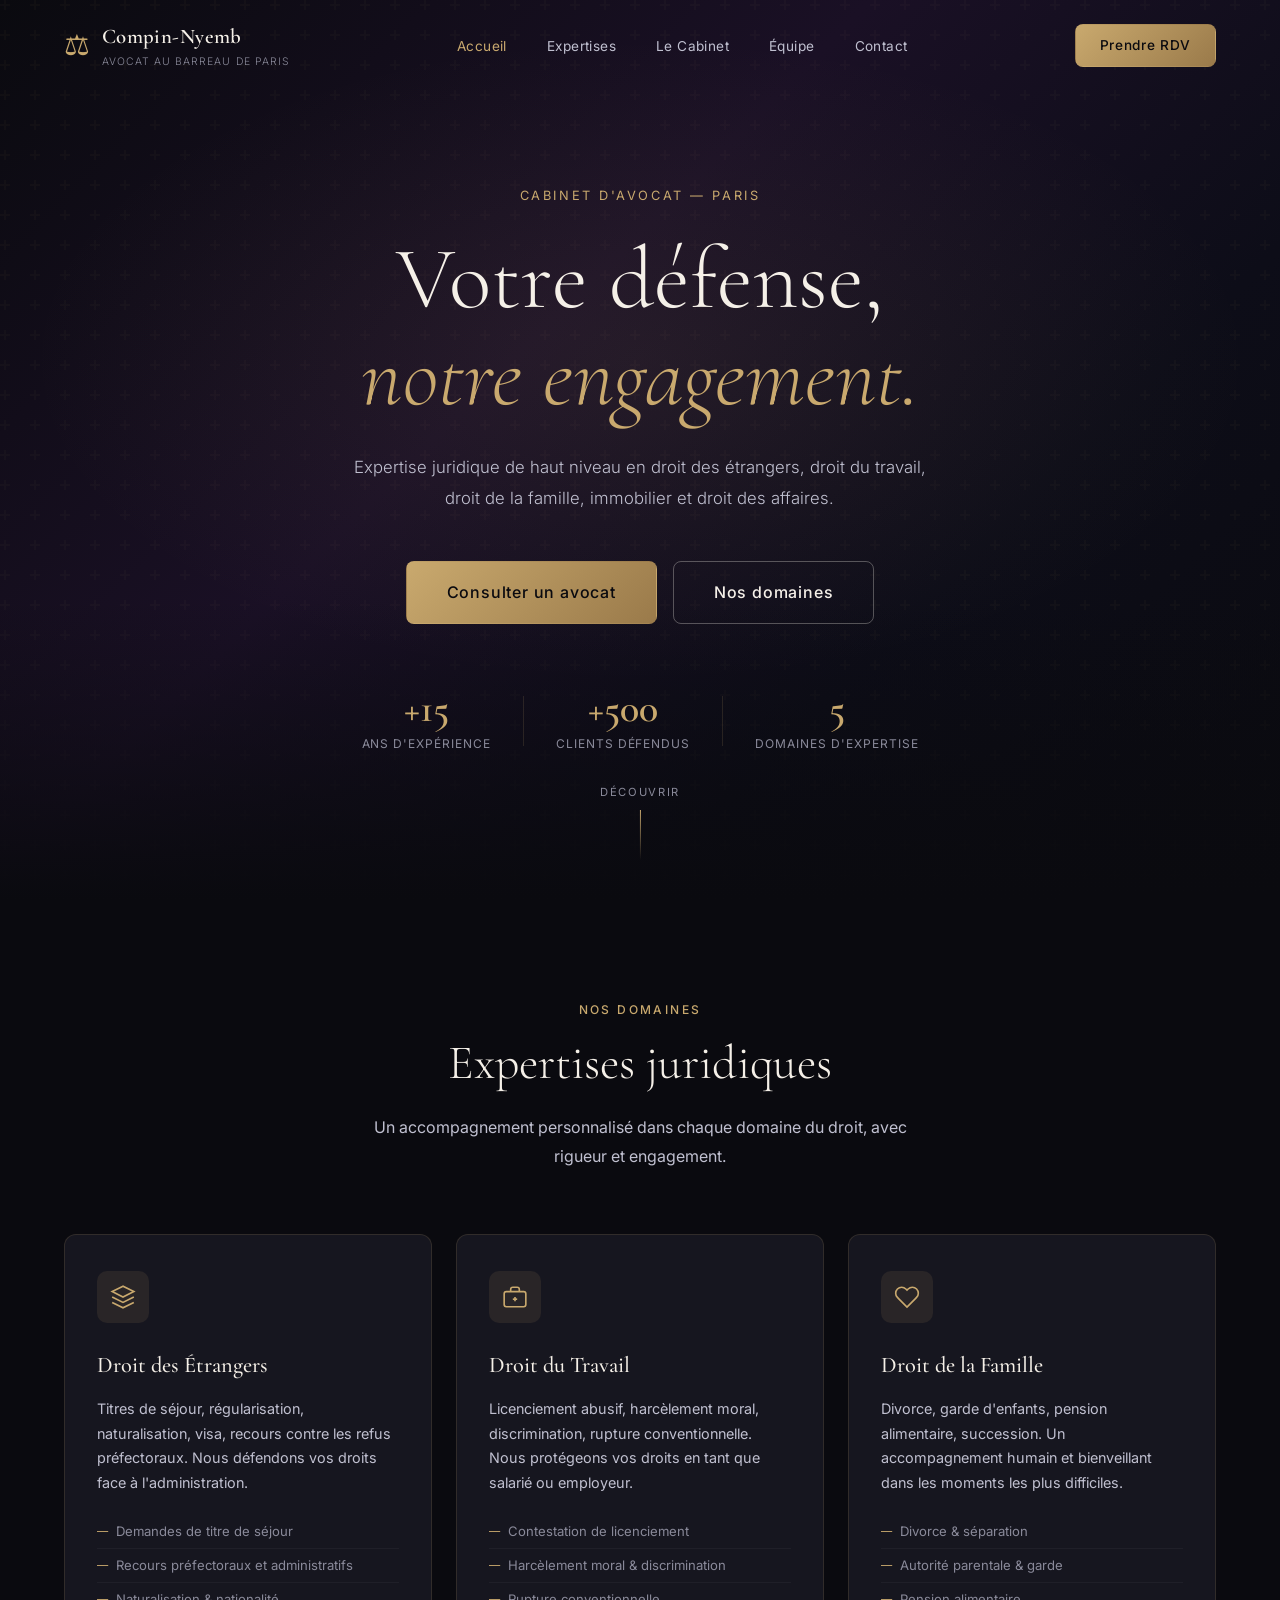
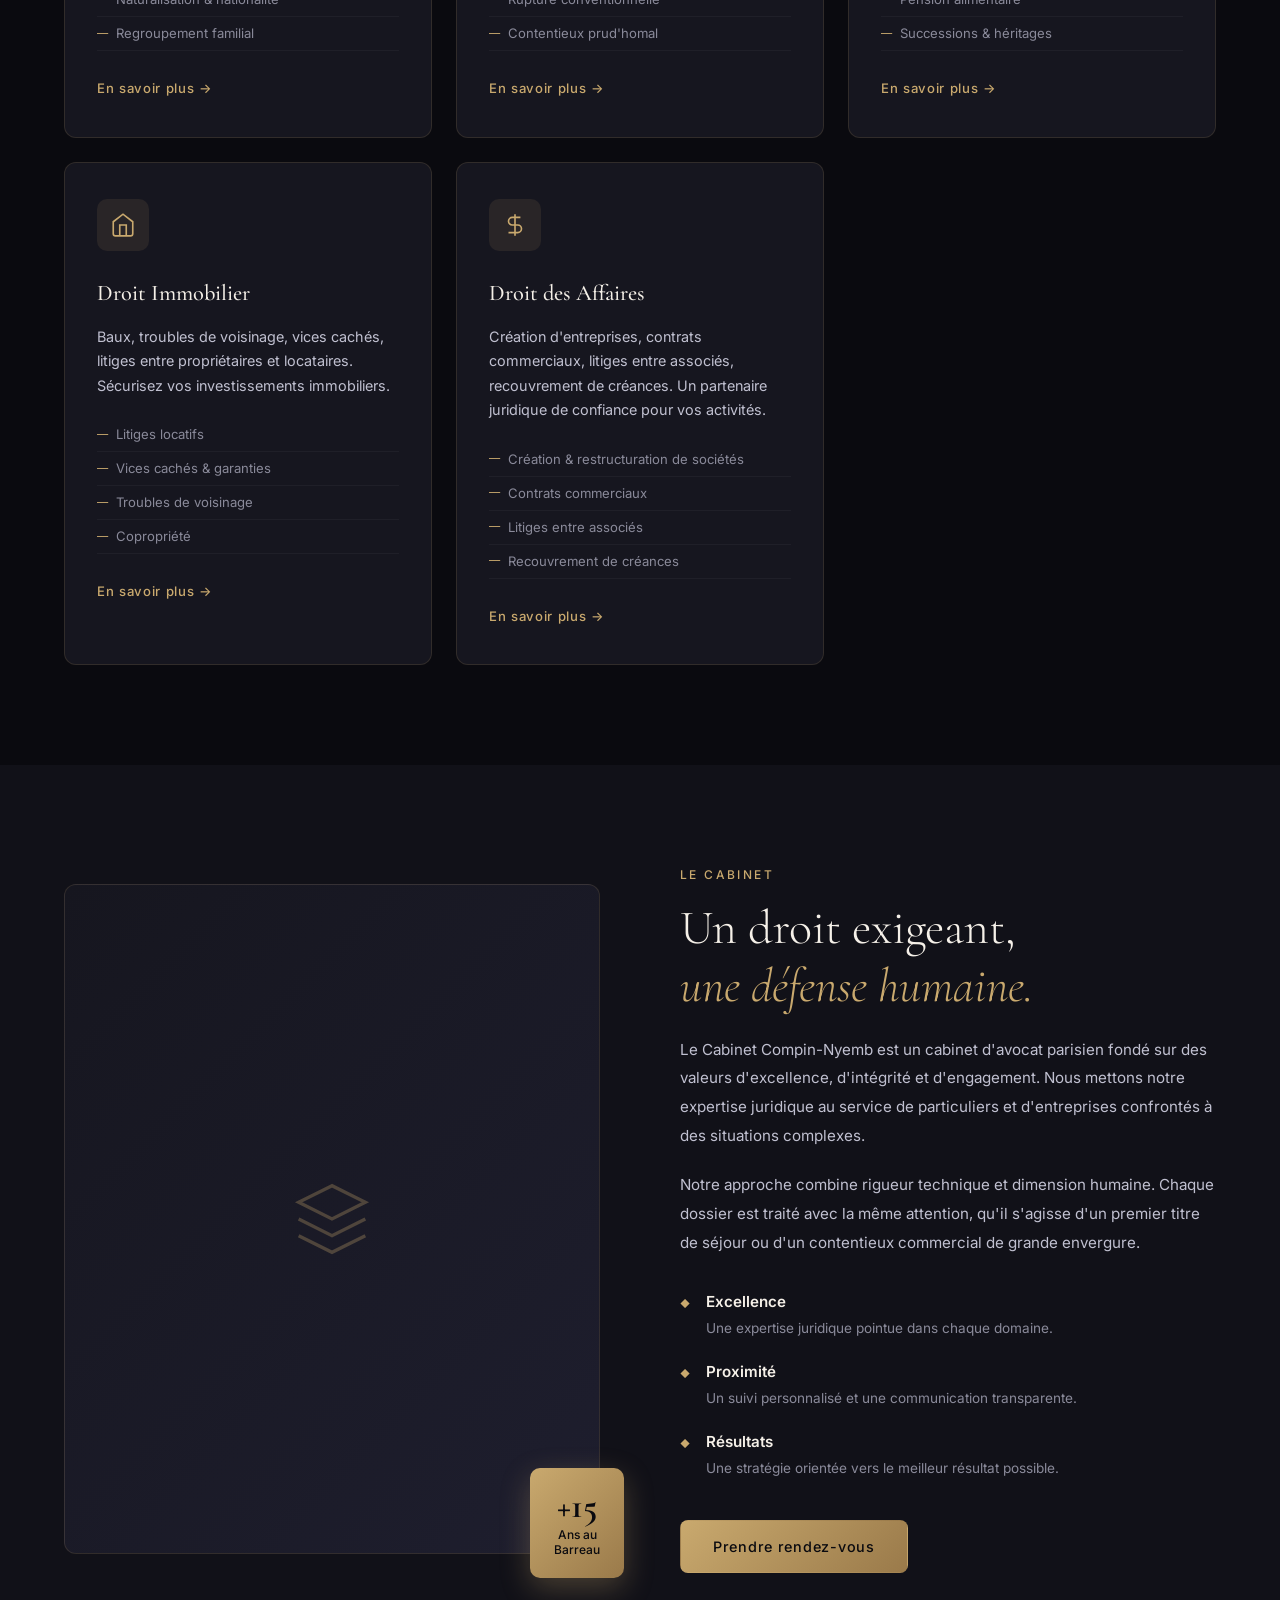
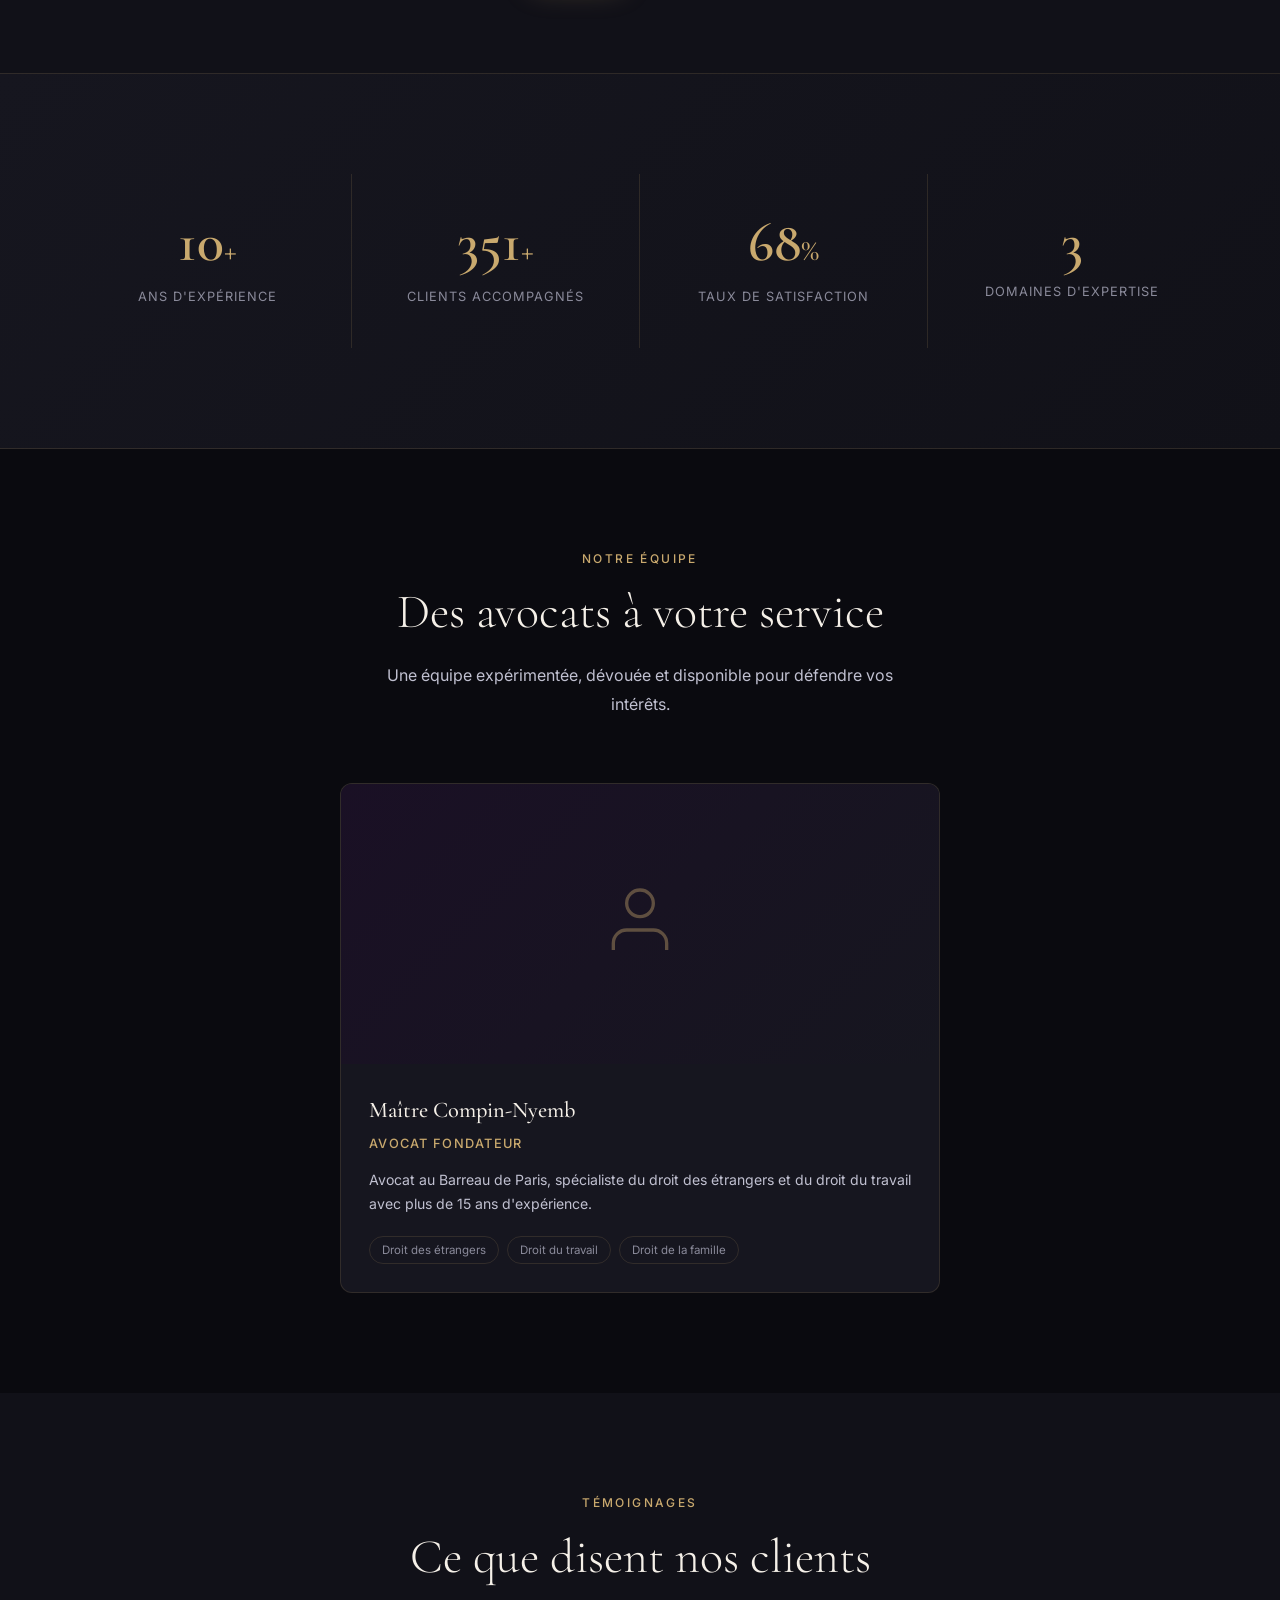
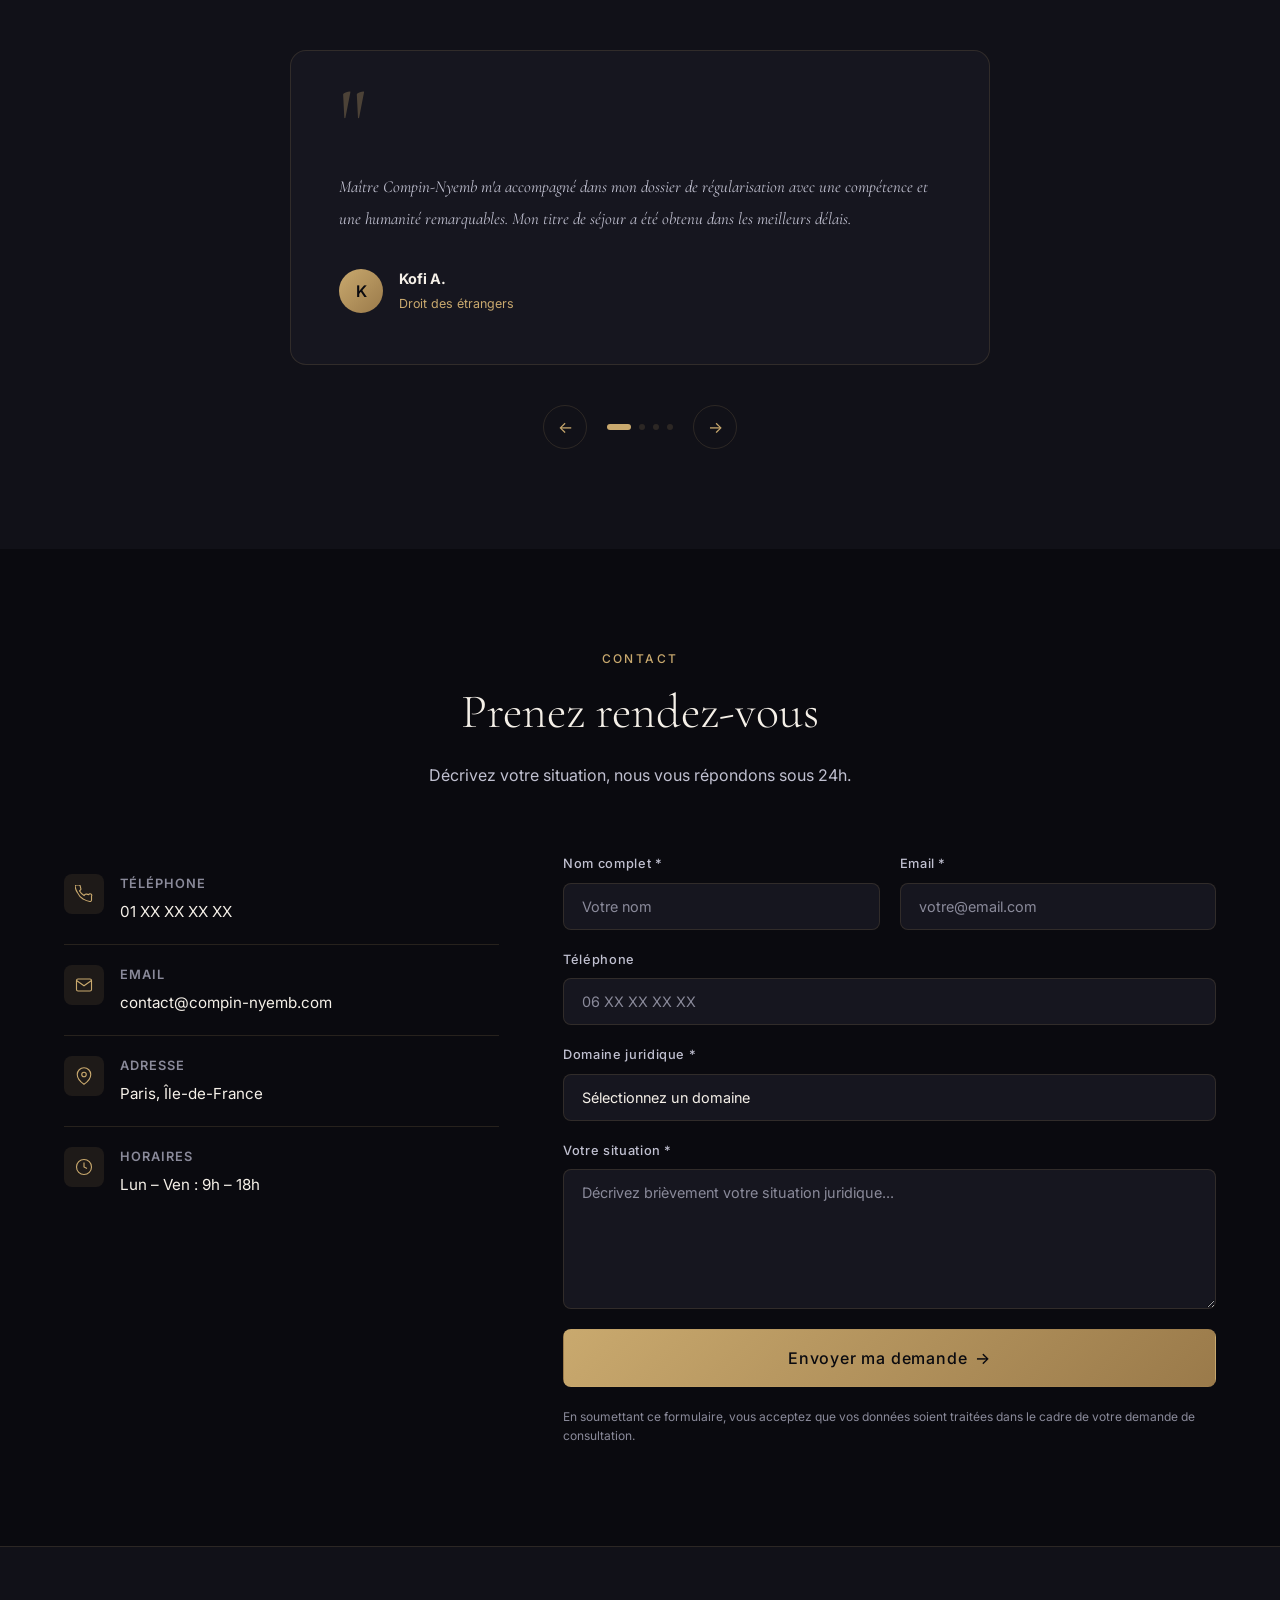
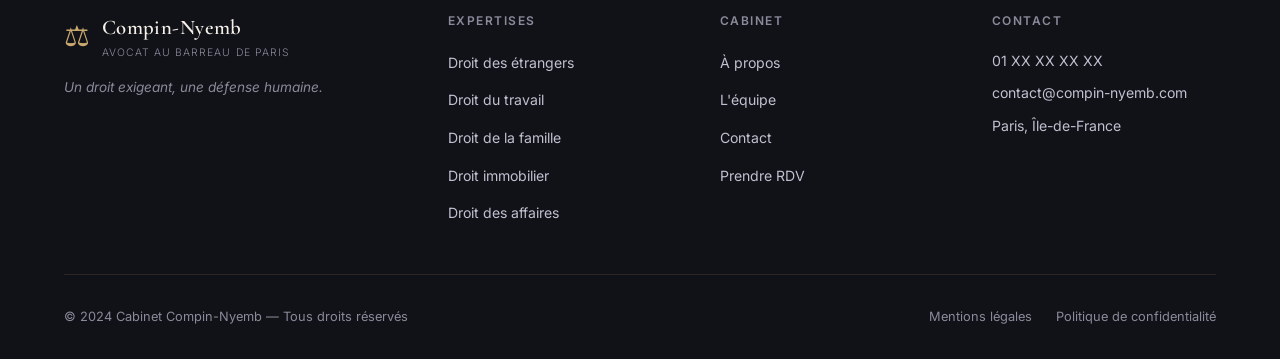
==== commit 0504c480: "Add files via upload" ====
--- a/index.html
+++ b/index.html
@@ -100,7 +100,7 @@
             <li>Naturalisation & nationalité</li>
             <li>Regroupement familial</li>
           </ul>
-          <a href="#contact" class="card-link">En savoir plus →</a>
+          <a href="services/droit-etrangers.html" class="card-link">En savoir plus →</a>
         </div>
 
         <div class="expertise-card reveal" data-delay="100">
@@ -115,7 +115,7 @@
             <li>Rupture conventionnelle</li>
             <li>Contentieux prud'homal</li>
           </ul>
-          <a href="#contact" class="card-link">En savoir plus →</a>
+          <a href="services/droit-travail.html" class="card-link">En savoir plus →</a>
         </div>
 
         <div class="expertise-card reveal" data-delay="200">
@@ -130,7 +130,7 @@
             <li>Pension alimentaire</li>
             <li>Successions & héritages</li>
           </ul>
-          <a href="#contact" class="card-link">En savoir plus →</a>
+          <a href="services/droit-famille.html" class="card-link">En savoir plus →</a>
         </div>
 
         <div class="expertise-card reveal" data-delay="300">
@@ -145,7 +145,7 @@
             <li>Troubles de voisinage</li>
             <li>Copropriété</li>
           </ul>
-          <a href="#contact" class="card-link">En savoir plus →</a>
+          <a href="services/droit-immobilier.html" class="card-link">En savoir plus →</a>
         </div>
 
         <div class="expertise-card reveal" data-delay="400">
@@ -160,7 +160,7 @@
             <li>Litiges entre associés</li>
             <li>Recouvrement de créances</li>
           </ul>
-          <a href="#contact" class="card-link">En savoir plus →</a>
+          <a href="services/droit-affaires.html" class="card-link">En savoir plus →</a>
         </div>
 
       </div>
